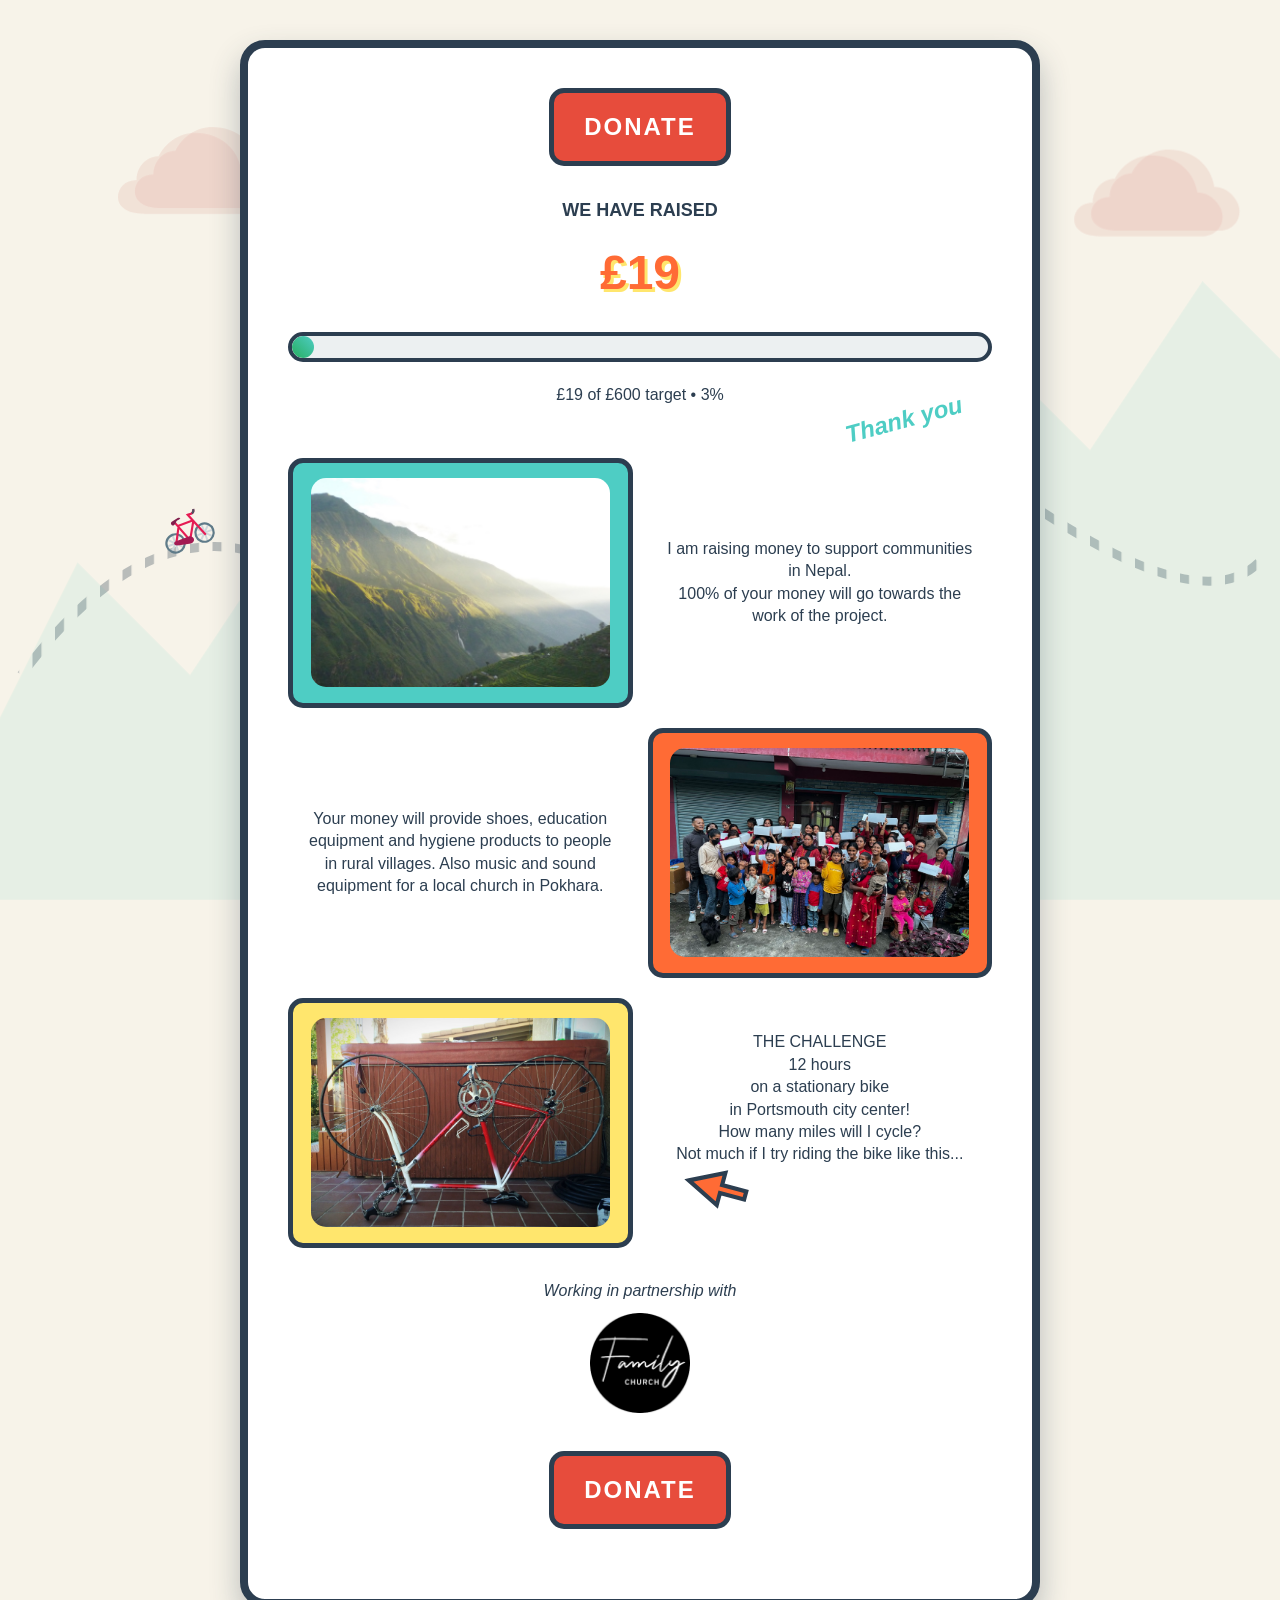
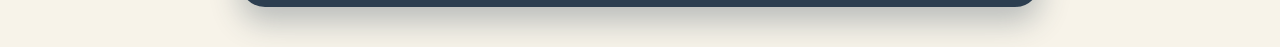
==== index.html @ 5003e4d5 "fix: og image change to jpg" ====
<!DOCTYPE html>
<html lang="en">
<head>
  <meta charset="UTF-8">
  <meta name="viewport" content="width=device-width, initial-scale=1.0">
  <meta property="og:title" content="Nepal Fundraiser 2025">
  <meta property="og:description" content="Raising money for rural Nepali villages and a local church in Pokhara">
  <meta property="og:image" content="https://samcoupland.com/nepal-2025/img/bikenepal.jpg">
  <meta property="og:image:url" content="https://samcoupland.com/nepal-2025/img/bikenepal.jpg">
  <meta property="og:image:secure_url" content="https://samcoupland.com/nepal-2025/img/bikenepal.jpg" />
  <meta property="og:image:type" content="image/jpg" />
  <meta property="og:image:width" content="400" />
  <meta property="og:image:height" content="300" />
  <meta property="og:url" content="https://samcoupland.com/nepal-2025/">
  <link rel="stylesheet" type="text/css" href="styles.css">
  <link rel="icon" href="img/favicon.ico" type="image/x-icon">
  <title>Nepal Fundraiser 2025</title>
</head>
<body>
  <!-- Background SVG with animated bike trail -->
  <svg class="background-svg" viewBox="0 0 1200 800" preserveAspectRatio="xMidYMid slice">
    <defs>
        <!-- Define the dashed line pattern -->
        <pattern id="dashedPattern" patternUnits="userSpaceOnUse" width="20" height="4">
            <rect width="8" height="4" fill="rgba(44, 62, 80, 0.3)"/>
        </pattern>
    </defs>
    
    <!-- Curved trail path -->
    <path id="bikePath" d="M50,600 Q200,400 350,550 T650,400 Q800,350 950,450 Q1100,550 1150,500" 
          stroke="url(#dashedPattern)" 
          stroke-width="8" 
          fill="none">
    </path>
    
    <!-- Simple bike icon -->
    <g id="bike" transform="translate(5,-38), scale(0.05)">
      <path d="M223.936 484.288h34.496v308.544h-34.496z" fill="#CFD7DB" /><path d="M86.848 621.248h308.544v34.624H86.848z" fill="#CFD7DB" /><path d="M120 541.632l24.384-24.32 218.048 218.24-24.448 24.32z" fill="#CFD7DB" /><path d="M144.384 760l-24.384-24.32L337.856 517.12l24.448 24.384z" fill="#CFD7DB" /><path d="M241.152 820.608A182.272 182.272 0 0 1 59.072 638.592c0-100.416 81.664-182.08 182.08-182.08s182.08 81.6 182.08 182.08a182.272 182.272 0 0 1-182.08 182.016z m0-325.44a143.616 143.616 0 0 0-143.36 143.424c0 78.976 64.32 143.232 143.36 143.232s143.36-64.256 143.36-143.232a143.616 143.616 0 0 0-143.36-143.424z" fill="#5F7B89" /><path d="M774.144 484.288h34.56v308.544h-34.56z" fill="#CFD7DB" /><path d="M637.184 621.248h308.48v34.624h-308.48z" fill="#CFD7DB" /><path d="M670.272 541.568l24.384-24.32 217.92 218.432-24.448 24.32z" fill="#CFD7DB" /><path d="M694.656 760.064l-24.448-24.32 217.728-218.624 24.448 24.32z" fill="#CFD7DB" /><path d="M791.424 820.608A182.272 182.272 0 0 1 609.28 638.592a182.272 182.272 0 0 1 182.144-182.08 182.272 182.272 0 0 1 182.016 182.08 182.208 182.208 0 0 1-182.016 182.016z m0-325.44a143.616 143.616 0 0 0-143.424 143.424 143.552 143.552 0 0 0 143.424 143.232 143.488 143.488 0 0 0 143.36-143.232 143.616 143.616 0 0 0-143.36-143.424z" fill="#5F7B89" /><path d="M343.936 304.768l35.52-13.12 143.68 388.864-35.584 13.12z" fill="#E51B54" /><path d="M229.376 649.728l33.088 18.368 141.952-266.048-33.152-18.304zM500.928 642.752l34.304 17.6 157.952-274.944-34.368-17.6z" fill="#E51B54" /><path d="M816.256 675.648l-35.136 14.08L592 217.6l47.488 4.928z" fill="#E51B54" /><path d="M387.904 344.192h291.008v37.824H387.904z" fill="#E51B54" /><path d="M684.992 260.608h-1.152l-64.64-3.648 2.24-40.576 64 3.648c9.792-0.32 40.192-4.288 40.192-42.56h40.64c0 60.992-48.64 83.136-81.28 83.136z" fill="#E51B54" /><path d="M702.528 258.176l-4.16-40.384c6.4-0.768 27.328-6.144 27.328-40.32h40.64c-0.064 59.072-41.792 78.656-63.808 80.704z" fill="#4D5462" /><path d="M434.624 229.44l-120.64 24.896c-17.984 3.84-29.44 22.4-25.408 41.6 3.968 19.2 11.84 33.792 39.808 27.968l2.176-1.6c10.752-1.792 28.416-12.16 45.824-28.16 8-7.424 14.848-14.848 20.288-21.824l2.24-1.792c18.048-3.712 75.072-7.808 74.752-17.408l-0.832-4.16c-1.024-6.016-5.76-26.304-38.208-19.52z" fill="#811E4D" /><path d="M575.296 675.136c0 38.272-35.2 61.248-78.528 61.248l-202.816-42.752c-44.416-12.736-78.592-17.856-78.592-62.4v16.256c0-38.4 27.712-41.728 71.04-41.728h210.368c43.328 0 78.528 30.976 78.528 69.376z" fill="#A31A53" />

      <!-- Animate bike along the path -->
      <animateMotion dur="15s" rotate="auto" fill="freeze">
          <mpath href="#bikePath"/>
      </animateMotion>
    </g>
    
    <!-- Some decorative elements -->
    <g opacity="0.3">
      <!-- Mountains in background -->
      <path d="M0,700 L100,500 L200,600 L300,450 L400,550 L500,400 L600,500 L700,350 L800,450 L900,300 L1000,400 L1100,250 L1200,350 L1200,800 L0,800 Z" 
            fill="rgba(78, 205, 196, 0.3)"/>
      
      <!-- Clouds -->
      <path class="cloud" transform="translate(100, 100), scale(1.5)"
      d="M40 60H100C110 60 115 50 110 42C107 37 102 34 97 34C95 21 84 12 70 12C60 12 52 18 48 26C41 26 35 32 35 40C28 40 24 45 24 50C24 55 28 60 40 60Z"
      />
      <path class="cloud" transform="translate(115, 95), scale(1.5)"
      d="M40 60H100C110 60 115 50 110 42C107 37 102 34 97 34C95 21 84 12 70 12C60 12 52 18 48 26C41 26 35 32 35 40C28 40 24 45 24 50C24 55 28 60 40 60Z"
      />
      <path class="cloud" transform="translate(600, 50), scale(1.5)"
      d="M40 60H100C110 60 115 50 110 42C107 37 102 34 97 34C95 21 84 12 70 12C60 12 52 18 48 26C41 26 35 32 35 40C28 40 24 45 24 50C24 55 28 60 40 60Z"
      />
      <path class="cloud" transform="translate(615, 45), scale(1.5)"
      d="M40 60H100C110 60 115 50 110 42C107 37 102 34 97 34C95 21 84 12 70 12C60 12 52 18 48 26C41 26 35 32 35 40C28 40 24 45 24 50C24 55 28 60 40 60Z"
      />
      <path class="cloud" transform="translate(950, 120), scale(1.5)"
      d="M40 60H100C110 60 115 50 110 42C107 37 102 34 97 34C95 21 84 12 70 12C60 12 52 18 48 26C41 26 35 32 35 40C28 40 24 45 24 50C24 55 28 60 40 60Z"
      />
      <path class="cloud" transform="translate(965, 115), scale(1.5)"
      d="M40 60H100C110 60 115 50 110 42C107 37 102 34 97 34C95 21 84 12 70 12C60 12 52 18 48 26C41 26 35 32 35 40C28 40 24 45 24 50C24 55 28 60 40 60Z"
      />
    </g>
  </svg>
  <div class="page-wrapper">
    <div class="container">
      <a href="https://givealittle.co/c/76x2CZUWVclXtYZFkgKdEm" class="donate-btn">DONATE</a>
      
      <div class="raised-section">
        <div class="raised-text">WE HAVE RAISED</div>
        <div class="amount" id="currentAmount">£0</div>
        
        <div class="progress-section">
          <div class="progress-container">
              <div class="progress-bar" id="progressBar"></div>
          </div>
          
          <div class="target-info">
              <span id="progressText">£0 of £0 target</span> • <span id="percentageText">0%</span>
          </div>
          
          <div class="thank-you">Thank you</div>
        </div>
      </div>

      <div class="info-section">
        <div class="info-item">
          <div class="info-box nepal">
              <img class="info-image" src="img/landscape.jpeg" alt="Mountains in Nepal with sun coming over, sunrise"></img>
          </div>
          <div class="info-text">
            <span>I am raising money to support communities in Nepal.</span>
            <span>100% of your money will go towards the work of the project.</span>
          </div>
        </div>
          
        <div class="info-item">
          <div class="info-box village">
              <img class="info-image" src="img/nepal-people.jpeg" alt="Nepali people being given new shoes"></img>
          </div>
          <div class="info-text">
                Your money will provide shoes, education equipment and hygiene products to people in rural villages. Also music and sound equipment for a local church in Pokhara.
          </div>
        </div>
          
        <div class="info-item">
          <div class="info-box cycling">
            <img class="info-image" src="img/cycle.jpeg" alt="Upside down bike"></img>
          </div>
          <div class="info-text">
            <div class="info-text-flex">
              <span>THE CHALLENGE</span>
              <span>12 hours</span>
              <span>on a stationary bike</span>
              <span>in Portsmouth city center!</span>
              <span>How many miles will I cycle?</span>
              <span>Not much if I try riding the bike like this...</span>
            </div>
            <div class="bold-arrow-container">
              <div class="bold-arrow-flex">
                <svg viewBox="0 0 120 50" xmlns="http://www.w3.org/2000/svg" class="bold-arrow">
                  <polygon points="30,25 70,5 70,20 100,20 100,30 70,30 70,45" />
                </svg>
              </div>
            </div>
          </div>
        </div>
      </div>
  
      <div class="church-info">
        <span>Working in partnership with</span>
        <div class="image-container">
          <a class="" href="https://family.church/">
            <img class="" src="img/fc logo.png" alt="family church">
          </a>
        </div>
      </div>
  
      <a href="https://givealittle.co/c/76x2CZUWVclXtYZFkgKdEm" class="donate-btn bottom-donate">DONATE</a>
    </div>
  </div>
  <script src="script.js"></script>
</body>
</html>
---- styles.css ----
:root {
    /* Color Variables */
    --primary-color: #FF6B35;
    --secondary-color: #4ECDC4;
    --accent-color: #FFE66D;
    --background-color: #F7F3E9;
    --text-color: #2C3E50;
    --button-color: #E74C3C;
    --button-hover: #c0392b;
    --progress-bg: #ECF0F1;
    --progress-fill: #27AE60;
    --border-color: #2C3E50;
    --shadow-color: rgba(44, 62, 80, 0.3);
    --cloud-colour: rgba(192, 57, 43, 0.3);
}

* {
    margin: 0;
    padding: 0;
    box-sizing: border-box;
}

body {
    font-family: 'Arial Black', Arial, sans-serif;
    background-color: var(--background-color);
    color: var(--text-color);
    line-height: 1.6;
    padding: 20px;
}

.background-svg {
    position: fixed;
    top: 0;
    left: 0;
    width: 100%;
    height: 100%;
    z-index: -1;
    pointer-events: none;
}

.cloud {
    fill: var(--cloud-colour);
}

.page-wrapper {
    min-height: 100vh;
    display: flex;
    align-items: center;
    justify-content: center;
    padding: 20px;
    position: relative;
    z-index: 1;
}

.container {
    max-width: 800px;
    margin: 0 auto;
    background: white;
    padding: 40px;
    max-width: auto;
    background: white;
    border: 8px solid var(--border-color);
    border-radius: 25px;
    box-shadow: 0 15px 30px var(--shadow-color);
}

.donate-btn {
    background-color: var(--button-color);
    color: white;
    border: 5px solid var(--border-color);
    padding: 15px 30px;
    font-size: 24px;
    font-weight: 900;
    border-radius: 15px;
    cursor: pointer;
    margin: 0 auto 30px;
    display: block;
    transition: all 0.3s ease;
    text-transform: uppercase;
    letter-spacing: 2px;
    text-decoration: none;
    text-align: center;
    width: fit-content;
}

.donate-btn:hover {
    background-color: var(--button-hover);
    transform: scale(1.05) rotate(-2deg);
    box-shadow: 0 10px 20px var(--shadow-color);
}

.raised-section {
    text-align: center;
    margin: 30px 0px 50px 0px;
}

.raised-text {
    font-size: 18px;
    font-weight: bold;
    margin-bottom: 10px;
    color: var(--text-color);
}

.amount {
    font-size: 48px;
    font-weight: 900;
    color: var(--primary-color);
    margin: 10px 0;
    text-shadow: 3px 3px 0px var(--accent-color);
    transition: all 0.3s ease;
}

.amount:hover {
    transform: scale(1.1);
    color: var(--secondary-color);
}

.progress-container {
    width: 100%;
    height: 30px;
    background-color: var(--progress-bg);
    border: 4px solid var(--border-color);
    border-radius: 20px;
    margin: 20px 0;
    overflow: hidden;
    position: relative;
}

.progress-bar {
    height: 100%;
    background: linear-gradient(45deg, var(--progress-fill), var(--secondary-color));
    border-radius: 15px;
    transition: width 2s ease-in-out;
    position: relative;
    overflow: hidden;
}

.progress-bar::after {
    content: '';
    position: absolute;
    top: 0;
    left: -100%;
    width: 100%;
    height: 100%;
    background: linear-gradient(90deg, transparent, rgba(255, 255, 255, 0.4), transparent);
    animation: shimmer 2s infinite;
}

@keyframes shimmer {
    0% { left: -100%; }
    100% { left: 100%; }
}

.target-info {
    text-align: center;
    font-size: 16px;
    color: var(--text-color);
    margin-top: 10px;
}

.progress-section {
    position: relative;
}

.thank-you {
    position: absolute;
    right: -20px;
    top: 50%;
    transform: translateY(80%) translateX(-40%) rotate(-15deg);
    font-size: 24px;
    color: var(--secondary-color);
    font-style: italic;
    font-weight: bold;
}

.info-section {
    margin: 30px 0;
}

.info-item {
    display: flex;
    align-items: center;
    gap: 15px;
    margin-bottom: 20px;
}

.info-item:nth-child(even) {
    flex-direction: row-reverse;
}

.info-box {
    background-color: var(--accent-color);
    border: 5px solid var(--border-color);
    border-radius: 15px;
    padding: 10px;
    font-weight: bold;
    transition: all 0.3s ease;
    position: relative;
    overflow: hidden;
    flex: 1;
    height: 250px;
    display: flex;
    align-items: center;
    justify-content: center;
    text-align: center;
    font-size: 16px;
}

.info-text-flex{
    flex: 1;
    display: flex;
    flex-direction: column;
    align-content: center;
}

.bold-arrow-container {
    width: 100%;
    display: flex;
    justify-content: left;
}

.bold-arrow-flex {
    width: 100px;
}

.info-text {
    width: 100%;
    background-color: white;
    border-radius: 12px;
    padding: 15px;
    flex: 1;
    display: flex;
    flex-direction: column;
    align-items: center;
    text-align: center;
    font-size: 16px;
    line-height: 1.4;
}

.info-box.hovered {
    /* transform: scale(1.05) rotate(2deg); */
    box-shadow: 0 8px 16px var(--shadow-color);
}

.info-box.village {
    background-color: var(--primary-color);
    color: white;
}

.info-box.nepal {
    background-color: var(--secondary-color);
    color: white;
}

.info-box.cycling {
    background-color: var(--accent-color);
    color: white;
}

.info-image {
    width: 95%;
    height: 95%;
    border-radius: 15px;
    object-fit: cover;
}

.church-info {
    text-align: center;
    font-size: 16px;
    color: var(--text-color);
    font-style: italic;
}

.image-container {
    width: auto;
    margin-top: 10px;
}

.church-info img {
    width: 100px;
    transition: all 0.3s ease;
}

.church-info img:hover {
    transform: scale(1.05) rotate(2deg);
}

.bottom-donate {
    margin-top: 30px;
}

/* Pulse animation for donate buttons */
@keyframes pulse {
    0% { box-shadow: 0 0 0 0 rgba(231, 76, 60, 0.7); }
    70% { box-shadow: 0 0 0 20px rgba(231, 76, 60, 0); }
    100% { box-shadow: 0 0 0 0 rgba(231, 76, 60, 0); }
}

.donate-btn:focus {
    animation: pulse 1.5s infinite;
}

.bold-arrow {
  fill: var(--primary-color); /* Bold red */
  stroke: var(--border-color);
  stroke-width: 5px;
  transform: rotate(15deg);
}

.bold-arrow:hover {
    transition: all 0.3s ease;
    fill: var(--secondary-color);
}

/* Responsive design */
@media (max-width: 650px) {
    .container {
        margin: 10px;
        padding: 20px;
        border-width: 5px;
    }
    
    .amount {
        font-size: 36px;
    }
    
    .donate-btn {
        font-size: 20px;
        padding: 12px 25px;
    }
    
    .info-item {
        flex-direction: column !important;
        align-items: stretch;
    }
    
    .info-item:nth-child(even) {
        flex-direction: column !important;
    }
    
    .info-box {
        flex: none;
        min-height: 150px;
        max-height: 200px;
    }
    
    .thank-you {
        position: static;
        text-align: center;
        transform: rotate(0deg);
        margin-top: 15px;
    }

    .bold-arrow-container {
        justify-content: center;
        margin-top: 20px;
    }

    .bold-arrow {
        transform: rotate(92deg);
    }
}
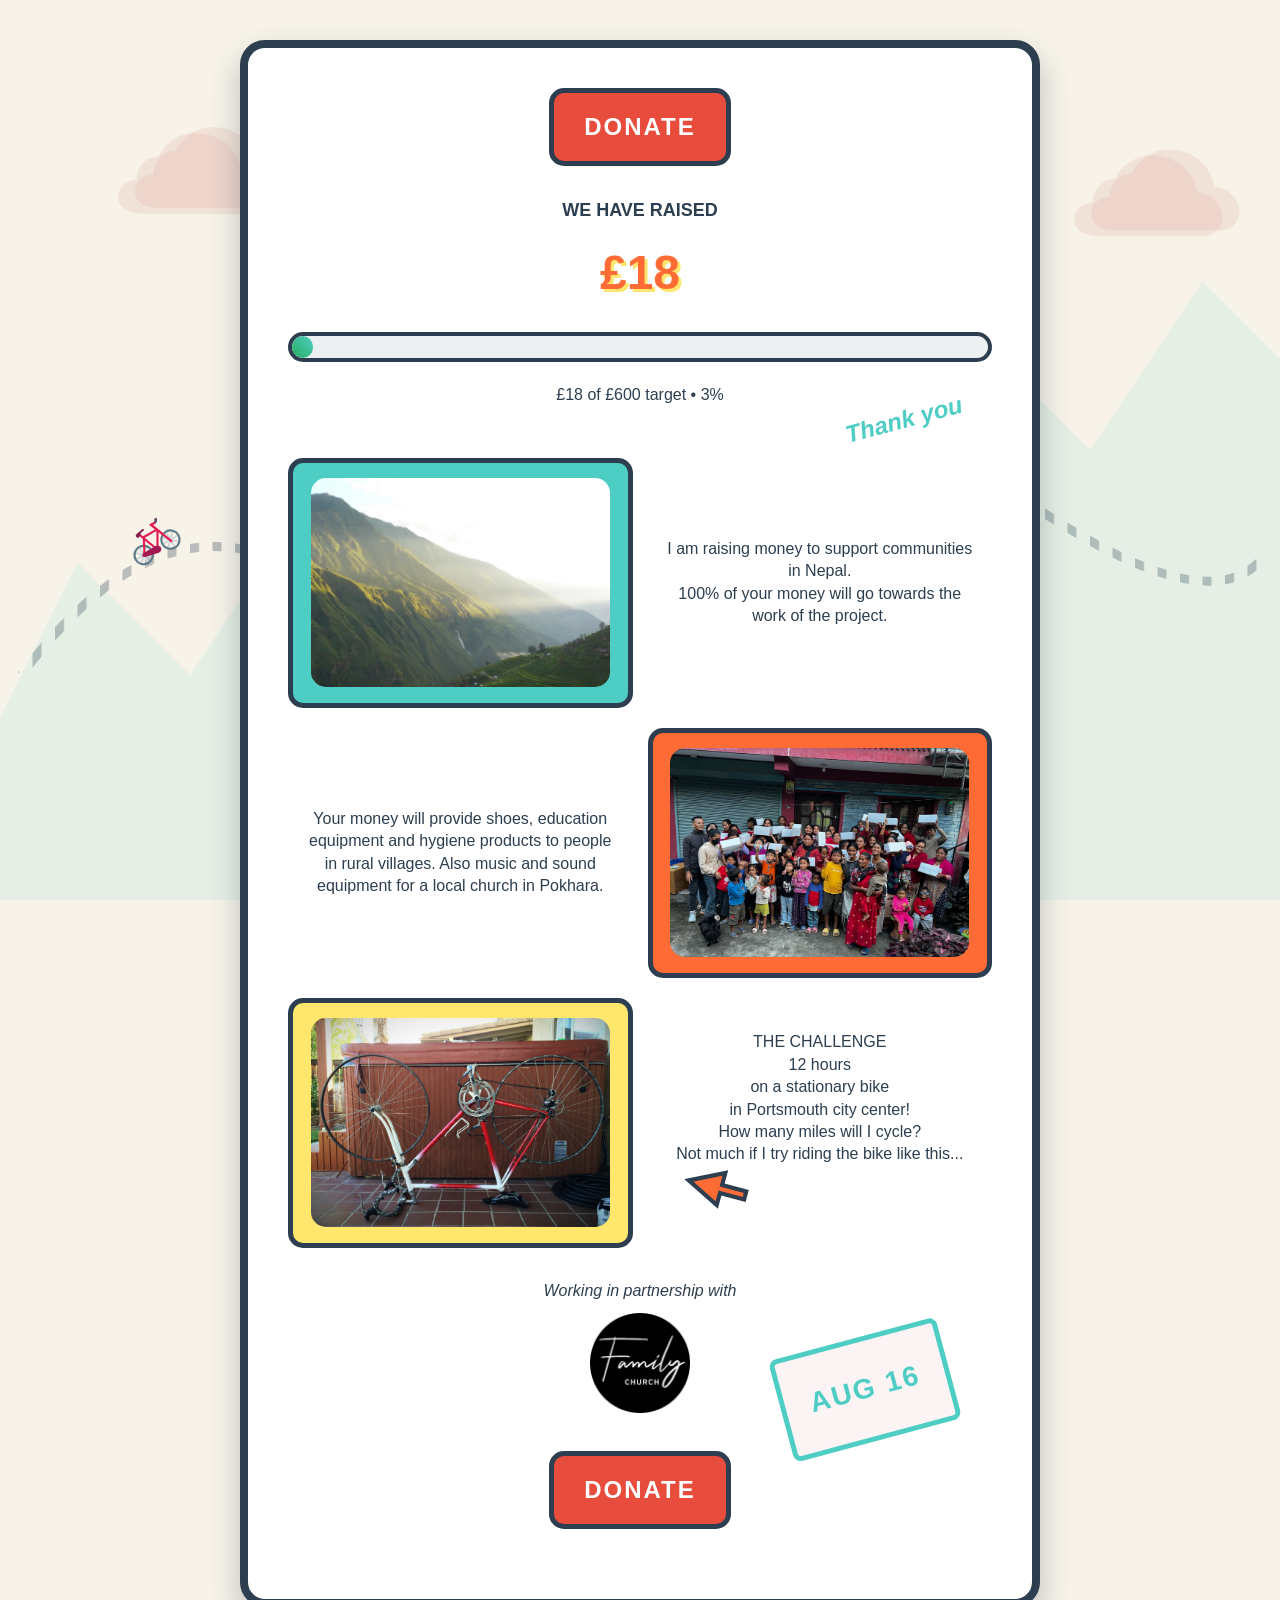
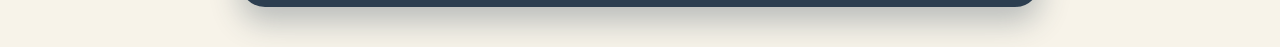
==== commit 0eca8dae: "update: added date and some little on hover states" ====
--- a/index.html
+++ b/index.html
@@ -143,6 +143,10 @@
           </a>
         </div>
       </div>
+
+      <div class="stamp">
+        AUG 16
+      </div>
   
       <a href="https://givealittle.co/c/76x2CZUWVclXtYZFkgKdEm" class="donate-btn bottom-donate">DONATE</a>
     </div>
--- a/styles.css
+++ b/styles.css
@@ -172,6 +172,12 @@
     color: var(--secondary-color);
     font-style: italic;
     font-weight: bold;
+    transition: all 0.3s ease;
+}
+
+.thank-you:hover {
+    color: var(--primary-color);
+    transform: translateY(80%) translateX(-40%) rotate(-15deg) scale(1.1);
 }
 
 .info-section {
@@ -290,6 +296,29 @@
     margin-top: 30px;
 }
 
+.stamp {
+    position: absolute;
+    left: 50%;
+    transform: translateY(-80%) translateX(80%) rotate(-15deg);
+    padding: 25px 25px;
+    font-size: 28px;
+    font-weight: bold;
+    color: var(--secondary-color);
+    text-align: center;
+    letter-spacing: 2px;
+    background-color: rgba(196, 30, 58, 0.05);
+    border: 5px solid var(--secondary-color);
+    border-radius: 8px;
+    transition: all 0.3s ease;
+}
+
+.stamp:hover {
+    background-color: var(--primary-color);
+    border-color: var(--primary-color);
+    color: var(--background-color);
+    transform: translateY(-80%) translateX(80%) rotate(-15deg) scale(1.1);
+}
+
 /* Pulse animation for donate buttons */
 @keyframes pulse {
     0% { box-shadow: 0 0 0 0 rgba(231, 76, 60, 0.7); }
@@ -306,11 +335,13 @@
   stroke: var(--border-color);
   stroke-width: 5px;
   transform: rotate(15deg);
+  transition: all 0.3s ease;
 }
 
 .bold-arrow:hover {
     transition: all 0.3s ease;
     fill: var(--secondary-color);
+    transform: rotate(20deg) scale(1.1);
 }
 
 /* Responsive design */
@@ -360,4 +391,11 @@
     .bold-arrow {
         transform: rotate(92deg);
     }
+
+    .stamp {
+        position: relative;
+        margin-top: 15px;
+        right: 0;
+        transform: translateY(0) translateX(0) rotate(0);
+    }
 }
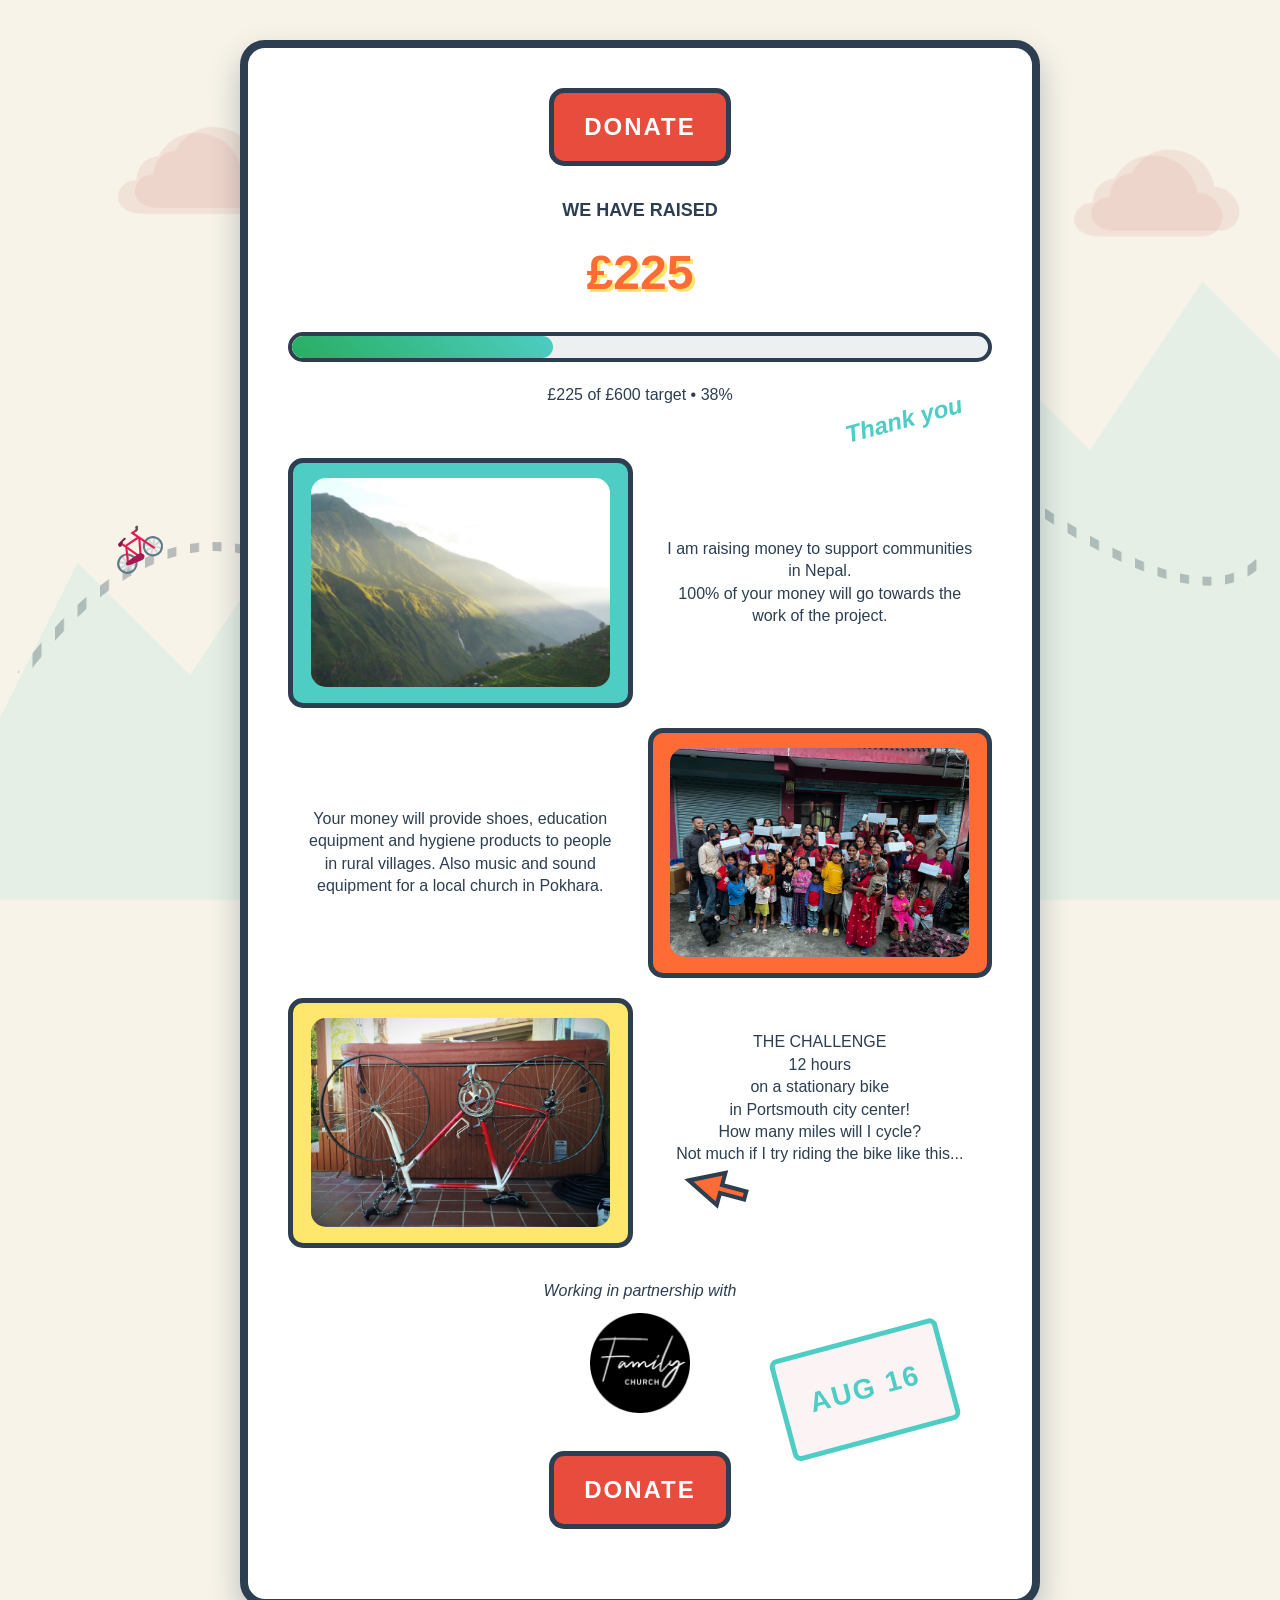
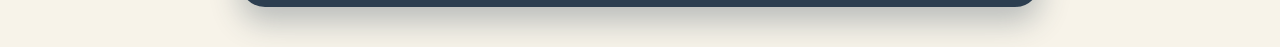
==== commit 9fe99517: "fix: light only" ====
--- a/index.html
+++ b/index.html
@@ -12,6 +12,7 @@
   <meta property="og:image:width" content="400" />
   <meta property="og:image:height" content="300" />
   <meta property="og:url" content="https://samcoupland.com/nepal-2025/">
+  <meta name="color-scheme" content="only light">
   <link rel="stylesheet" type="text/css" href="styles.css">
   <link rel="icon" href="img/favicon.ico" type="image/x-icon">
   <title>Nepal Fundraiser 2025</title>
--- a/styles.css
+++ b/styles.css
@@ -13,6 +13,7 @@
     --border-color: #2C3E50;
     --shadow-color: rgba(44, 62, 80, 0.3);
     --cloud-colour: rgba(192, 57, 43, 0.3);
+    color-scheme: only light;
 }
 
 * {
@@ -395,7 +396,8 @@
     .stamp {
         position: relative;
         margin-top: 15px;
-        right: 0;
+        left: 0;
         transform: translateY(0) translateX(0) rotate(0);
+        padding: 15px 15px;
     }
 }
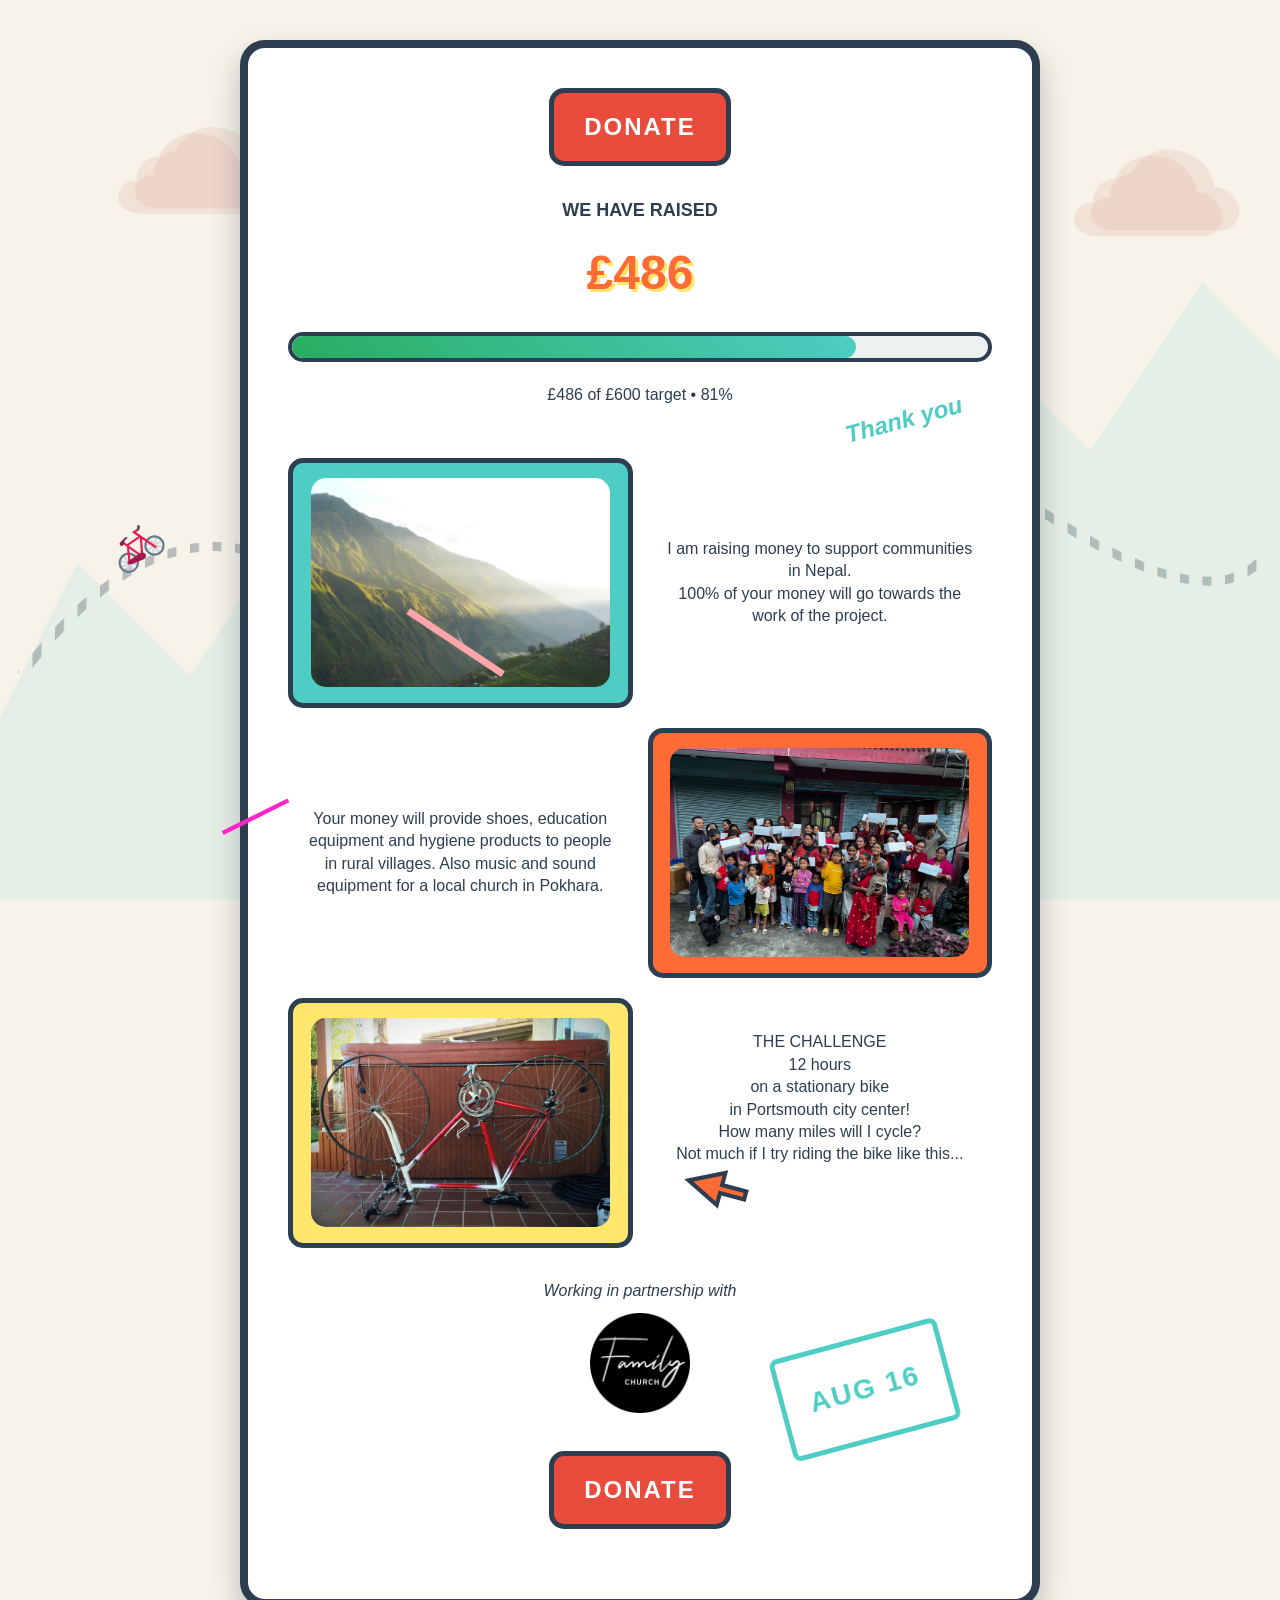
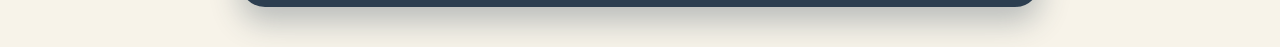
==== commit afe06c64: "update: fireworks" ====
--- a/index.html
+++ b/index.html
@@ -18,6 +18,8 @@
   <title>Nepal Fundraiser 2025</title>
 </head>
 <body>
+  <!-- Canvas for fireworks -->
+  <canvas id="fireworksCanvas"></canvas>
   <!-- Background SVG with animated bike trail -->
   <svg class="background-svg" viewBox="0 0 1200 800" preserveAspectRatio="xMidYMid slice">
     <defs>
--- a/styles.css
+++ b/styles.css
@@ -30,6 +30,14 @@
     padding: 20px;
 }
 
+#fireworksCanvas {
+    position: fixed;
+    top: 0;
+    left: 0;
+    z-index: 1000;
+    pointer-events: none;
+}
+
 .background-svg {
     position: fixed;
     top: 0;
@@ -153,6 +161,10 @@
     100% { left: 100%; }
 }
 
+.shimmer {
+    animation: shimmer 1.5s infinite;
+}
+
 .target-info {
     text-align: center;
     font-size: 16px;
@@ -307,7 +319,7 @@
     color: var(--secondary-color);
     text-align: center;
     letter-spacing: 2px;
-    background-color: rgba(196, 30, 58, 0.05);
+    background-color: white;
     border: 5px solid var(--secondary-color);
     border-radius: 8px;
     transition: all 0.3s ease;
@@ -384,6 +396,10 @@
         margin-top: 15px;
     }
 
+    .thank-you:hover {
+        transform: translateY(0) translateX(0) rotate(0) scale(1.1);
+    }
+
     .bold-arrow-container {
         justify-content: center;
         margin-top: 20px;
@@ -391,6 +407,10 @@
 
     .bold-arrow {
         transform: rotate(92deg);
+    }
+
+    .bold-arrow:hover {
+        transform: rotate(92deg) scale(1.1);
     }
 
     .stamp {
@@ -400,4 +420,8 @@
         transform: translateY(0) translateX(0) rotate(0);
         padding: 15px 15px;
     }
+
+    .stamp:hover {
+        transform: translateY(0) translateX(0) rotate(0) scale(1.1);
+    }
 }
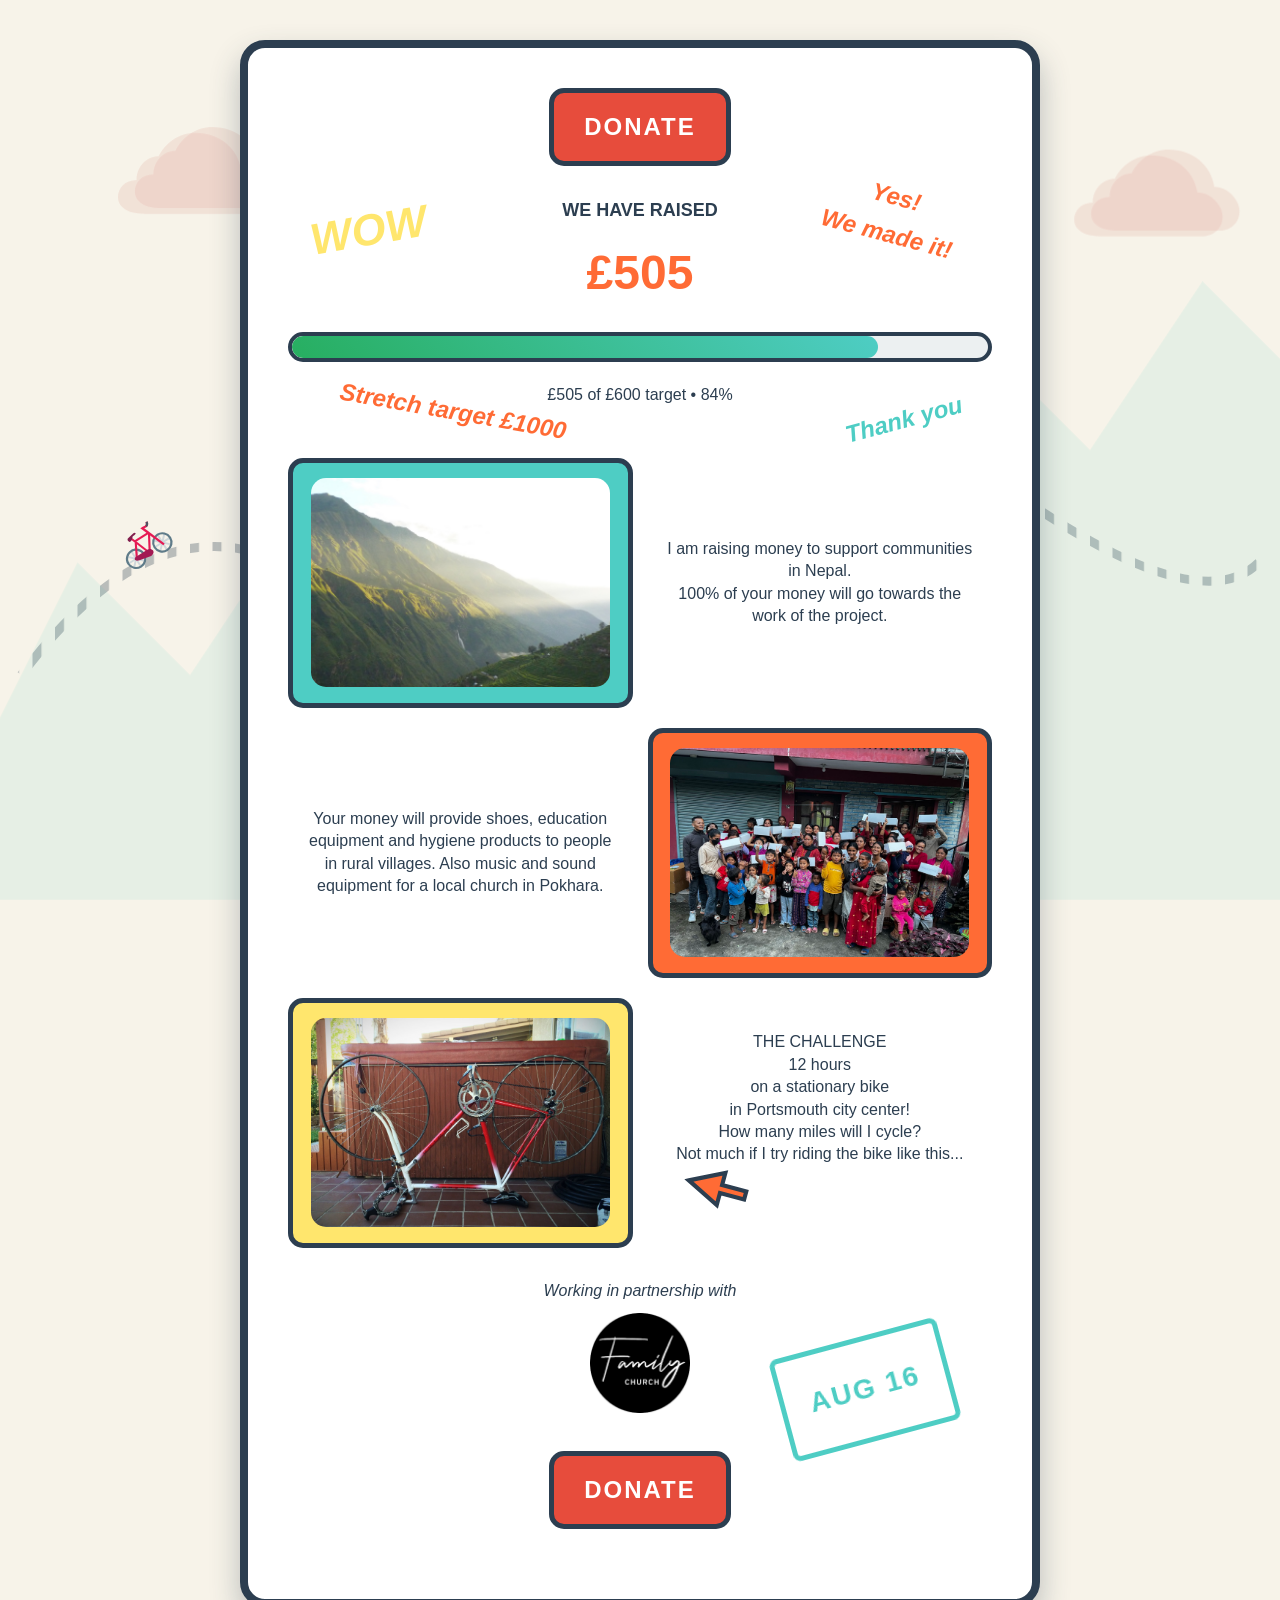
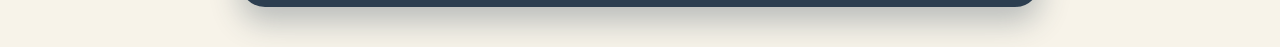
==== commit b2919141: "feat: congratulations messages" ====
--- a/index.html
+++ b/index.html
@@ -76,15 +76,21 @@
   <div class="page-wrapper">
     <div class="container">
       <a href="https://givealittle.co/c/76x2CZUWVclXtYZFkgKdEm" class="donate-btn">DONATE</a>
+
+      <div class="wow">WOW</div>
       
       <div class="raised-section">
         <div class="raised-text">WE HAVE RAISED</div>
         <div class="amount" id="currentAmount">£0</div>
         
+        <div class="yes">Yes! <br /> We made it!</div>
+
         <div class="progress-section">
           <div class="progress-container">
               <div class="progress-bar" id="progressBar"></div>
           </div>
+
+          <div class="stretch">Stretch target £1000</div>
           
           <div class="target-info">
               <span id="progressText">£0 of £0 target</span> • <span id="percentageText">0%</span>
--- a/styles.css
+++ b/styles.css
@@ -116,8 +116,31 @@
     font-weight: 900;
     color: var(--primary-color);
     margin: 10px 0;
-    text-shadow: 3px 3px 0px var(--accent-color);
-    transition: all 0.3s ease;
+    transition: all 0.3s ease;
+}
+
+.shimmer {
+    /* Shimmer effect */
+    background: linear-gradient(
+        90deg,
+        var(--primary-color) 25%,
+        rgba(255, 255, 255, 0.8) 50%,
+        var(--primary-color) 75%
+    );
+    background-size: 200% 100%;
+    background-clip: text;
+    -webkit-background-clip: text;
+    -webkit-text-fill-color: transparent;
+    animation: glow-shimmer 5s infinite linear;
+}
+
+@keyframes glow-shimmer {
+    0% {
+        background-position: -200% 0;
+    }
+    100% {
+        background-position: 200% 0;
+    }
 }
 
 .amount:hover {
@@ -161,10 +184,6 @@
     100% { left: 100%; }
 }
 
-.shimmer {
-    animation: shimmer 1.5s infinite;
-}
-
 .target-info {
     text-align: center;
     font-size: 16px;
@@ -191,6 +210,57 @@
 .thank-you:hover {
     color: var(--primary-color);
     transform: translateY(80%) translateX(-40%) rotate(-15deg) scale(1.1);
+}
+
+.yes {
+    position: absolute;
+    right: 20%;
+    top: 6%;
+    transform: translateY(80%) translateX(-40%) rotate(15deg);
+    font-size: 24px;
+    color: var(--primary-color);
+    font-style: italic;
+    font-weight: bold;
+    transition: all 0.3s ease;
+}
+
+.yes:hover {
+    color: var(--accent-color);
+    transform: translateY(80%) translateX(-40%) rotate(15deg) scale(1.1);
+}
+
+.wow {
+    position: absolute;
+    left: 30%;
+    top: 10%;
+    transform: translateY(20%) translateX(-70%) rotate(-10deg);
+    font-size: 44px;
+    color: var(--accent-color);
+    font-style: italic;
+    font-weight: bold;
+    transition: all 0.3s ease;
+}
+
+.wow:hover {
+    color: var(--secondary-color);
+    transform: translateY(20%) translateX(-70%) rotate(-10deg) scale(1.1);
+}
+
+.stretch {
+    position: absolute;
+    left: 30%;
+    top: 60%;
+    transform: translateY(40%) translateX(-70%) rotate(10deg);
+    font-size: 24px;
+    color: var(--primary-color);
+    font-style: italic;
+    font-weight: bold;
+    transition: all 0.3s ease;
+}
+
+.stretch:hover {
+    color: var(--secondary-color);
+    transform: translateY(40%) translateX(-70%) rotate(10deg) scale(1.1);
 }
 
 .info-section {
@@ -396,7 +466,22 @@
         margin-top: 15px;
     }
 
+    .yes {
+        position: static;
+        text-align: center;
+        transform: rotate(0deg);
+        margin-top: 15px;
+    }
+
+    .wow {
+        display: none;
+    }
+
     .thank-you:hover {
+        transform: translateY(0) translateX(0) rotate(0) scale(1.1);
+    }
+
+    .yes:hover {
         transform: translateY(0) translateX(0) rotate(0) scale(1.1);
     }
 
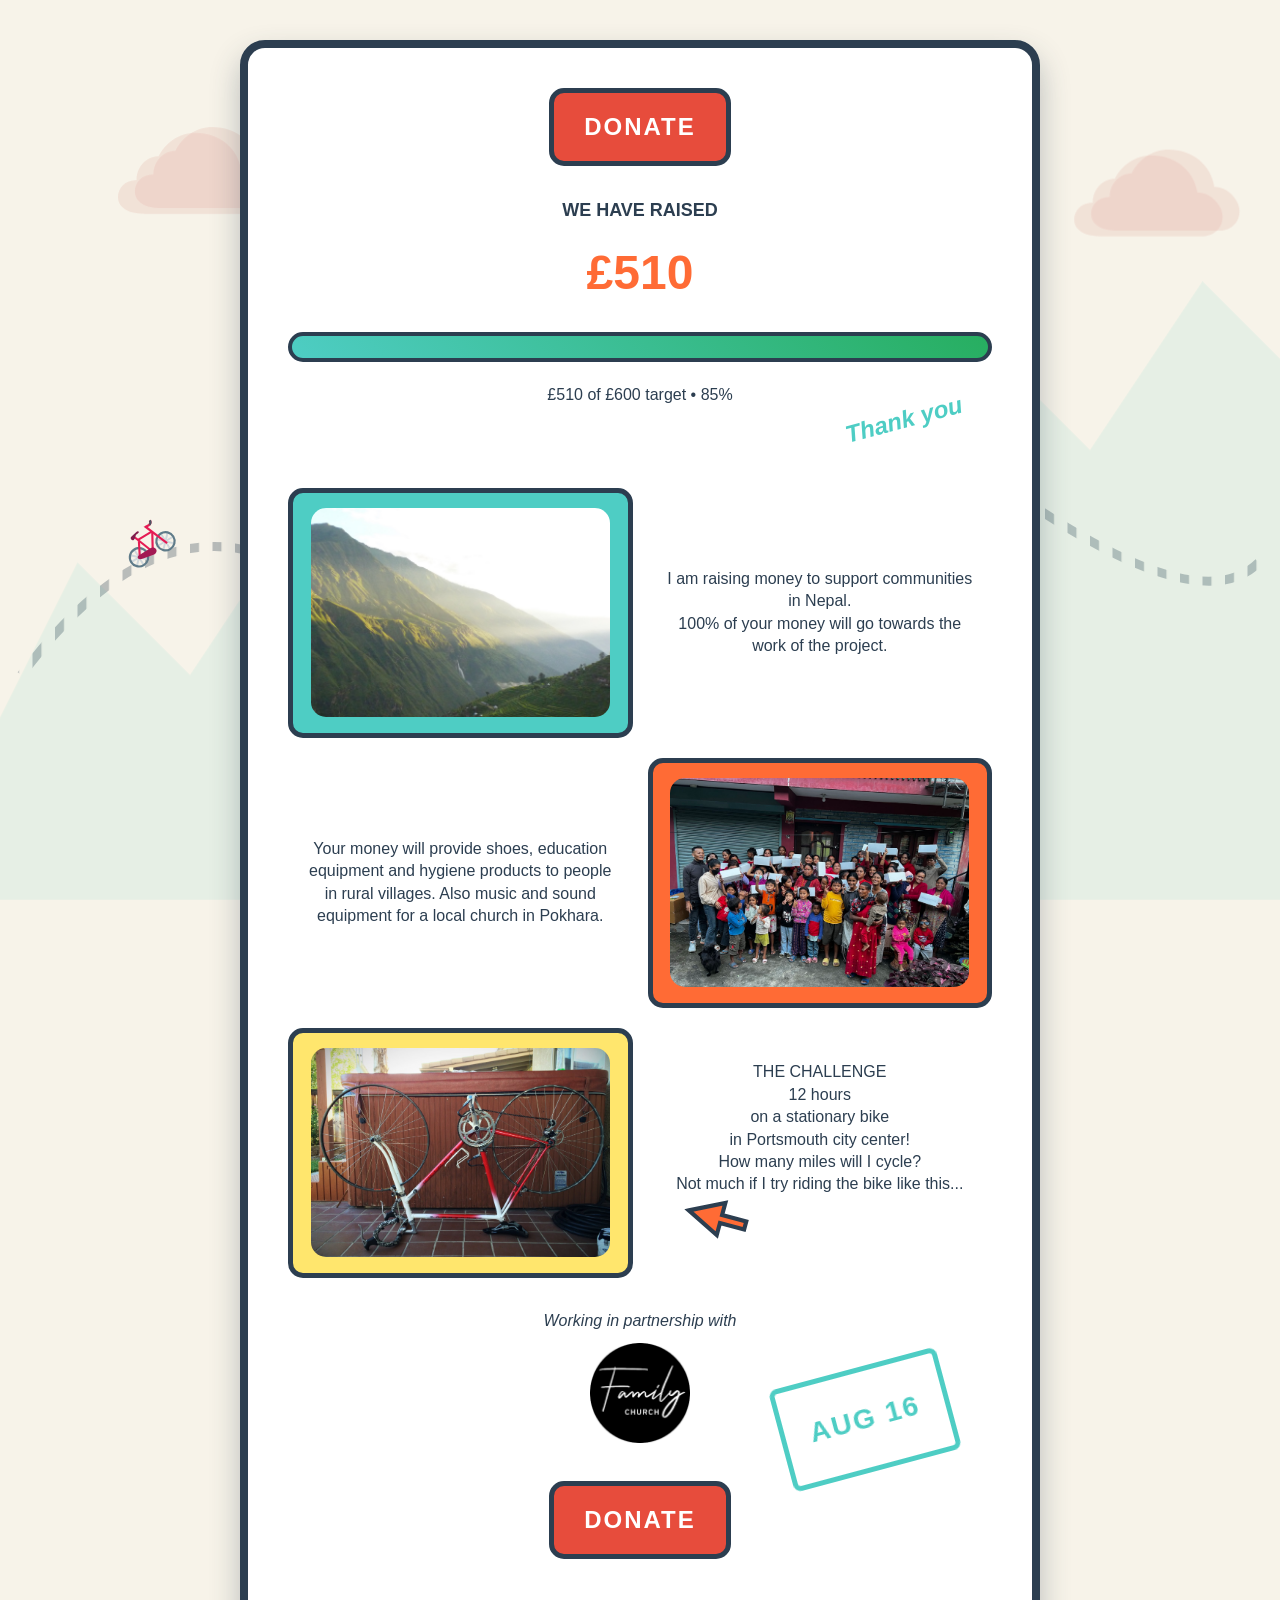
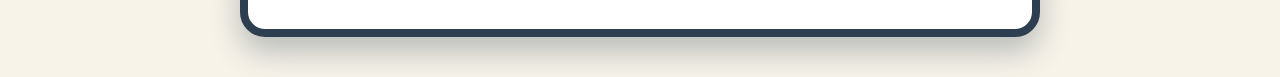
==== commit 2ea26539: "fixing: styles and other stuff" ====
--- a/index.html
+++ b/index.html
@@ -77,20 +77,20 @@
     <div class="container">
       <a href="https://givealittle.co/c/76x2CZUWVclXtYZFkgKdEm" class="donate-btn">DONATE</a>
 
-      <div class="wow">WOW</div>
+      <div class="wow hidden">WOW</div>
       
       <div class="raised-section">
         <div class="raised-text">WE HAVE RAISED</div>
         <div class="amount" id="currentAmount">£0</div>
         
-        <div class="yes">Yes! <br /> We made it!</div>
+        <div class="yes hidden">Yes! <br /> We made it!</div>
 
         <div class="progress-section">
           <div class="progress-container">
               <div class="progress-bar" id="progressBar"></div>
           </div>
 
-          <div class="stretch">Stretch target £1000</div>
+          <div class="stretch hidden">Stretch target £1000</div>
           
           <div class="target-info">
               <span id="progressText">£0 of £0 target</span> • <span id="percentageText">0%</span>
--- a/styles.css
+++ b/styles.css
@@ -101,7 +101,7 @@
 
 .raised-section {
     text-align: center;
-    margin: 30px 0px 50px 0px;
+    margin: 30px 0px 80px 0px;
 }
 
 .raised-text {
@@ -151,7 +151,7 @@
 .progress-container {
     width: 100%;
     height: 30px;
-    background-color: var(--progress-bg);
+    background: linear-gradient(45deg, var(--secondary-color), var(--progress-fill));
     border: 4px solid var(--border-color);
     border-radius: 20px;
     margin: 20px 0;
@@ -161,7 +161,7 @@
 
 .progress-bar {
     height: 100%;
-    background: linear-gradient(45deg, var(--progress-fill), var(--secondary-color));
+    background: linear-gradient(45deg, var(--accent-color), var(--progress-bg));
     border-radius: 15px;
     transition: width 2s ease-in-out;
     position: relative;
@@ -214,19 +214,20 @@
 
 .yes {
     position: absolute;
-    right: 20%;
+    right: 30%;
     top: 6%;
-    transform: translateY(80%) translateX(-40%) rotate(15deg);
+    transform: translateY(80%) translateX(40%) rotate(15deg);
     font-size: 24px;
     color: var(--primary-color);
     font-style: italic;
     font-weight: bold;
     transition: all 0.3s ease;
+    opacity: 1;
 }
 
 .yes:hover {
     color: var(--accent-color);
-    transform: translateY(80%) translateX(-40%) rotate(15deg) scale(1.1);
+    transform: translateY(80%) translateX(40%) rotate(15deg) scale(1.1);
 }
 
 .wow {
@@ -239,6 +240,7 @@
     font-style: italic;
     font-weight: bold;
     transition: all 0.3s ease;
+    opacity: 1;
 }
 
 .wow:hover {
@@ -256,11 +258,17 @@
     font-style: italic;
     font-weight: bold;
     transition: all 0.3s ease;
+    opacity: 1;
 }
 
 .stretch:hover {
     color: var(--secondary-color);
     transform: translateY(40%) translateX(-70%) rotate(10deg) scale(1.1);
+}
+
+.hidden {
+    /* display: none; */
+    opacity: 0;
 }
 
 .info-section {
@@ -443,6 +451,10 @@
         font-size: 20px;
         padding: 12px 25px;
     }
+
+    .raised-section {
+        margin: 30px 0px 0px 0px;
+    }
     
     .info-item {
         flex-direction: column !important;
@@ -477,11 +489,22 @@
         display: none;
     }
 
+    .stretch {
+        position: static;
+        text-align: center;
+        transform: rotate(0deg);
+        margin-top: 15px;
+    }
+
     .thank-you:hover {
         transform: translateY(0) translateX(0) rotate(0) scale(1.1);
     }
 
     .yes:hover {
+        transform: translateY(0) translateX(0) rotate(0) scale(1.1);
+    }
+
+    .stretch:hover {
         transform: translateY(0) translateX(0) rotate(0) scale(1.1);
     }
 
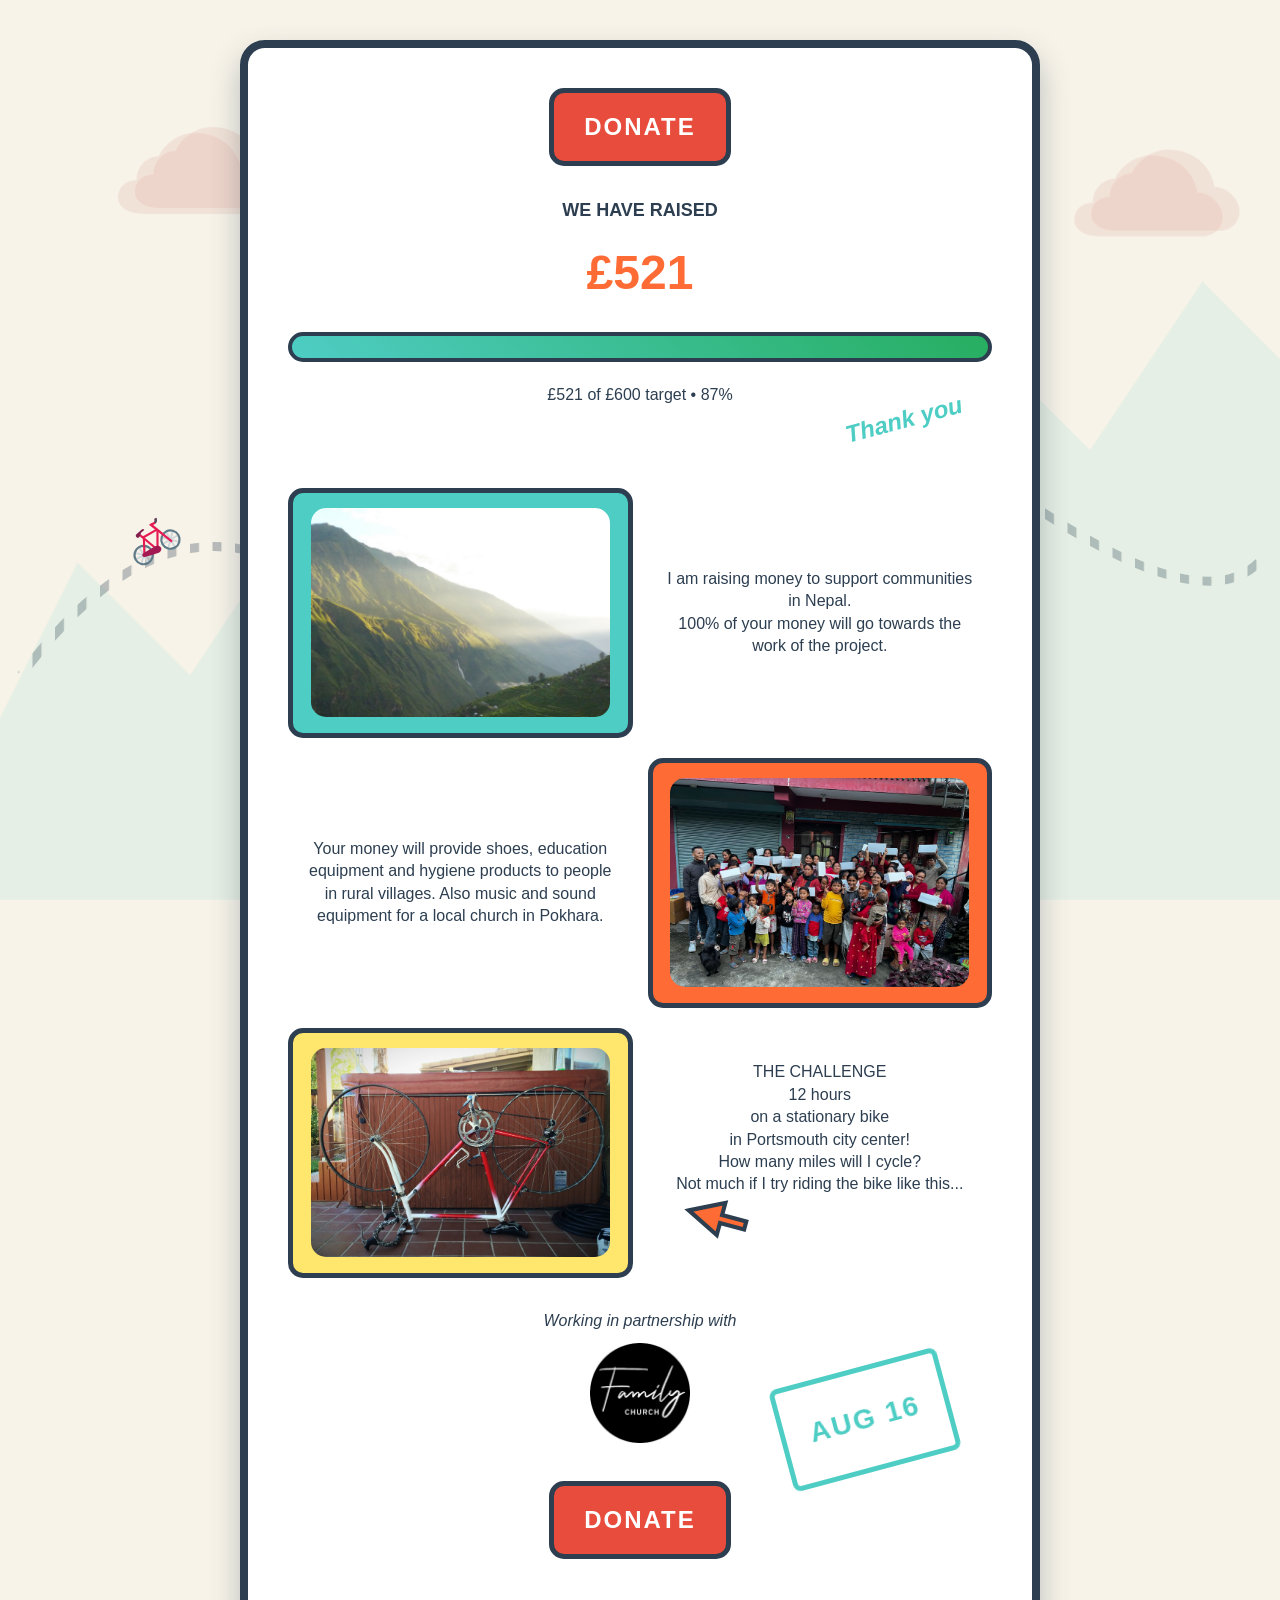
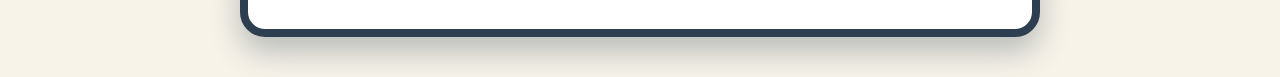
==== commit 379e4210: "update: wording" ====
--- a/index.html
+++ b/index.html
@@ -90,7 +90,7 @@
               <div class="progress-bar" id="progressBar"></div>
           </div>
 
-          <div class="stretch hidden">Stretch target £1000</div>
+          <div class="stretch hidden">Lets get to £1000</div>
           
           <div class="target-info">
               <span id="progressText">£0 of £0 target</span> • <span id="percentageText">0%</span>
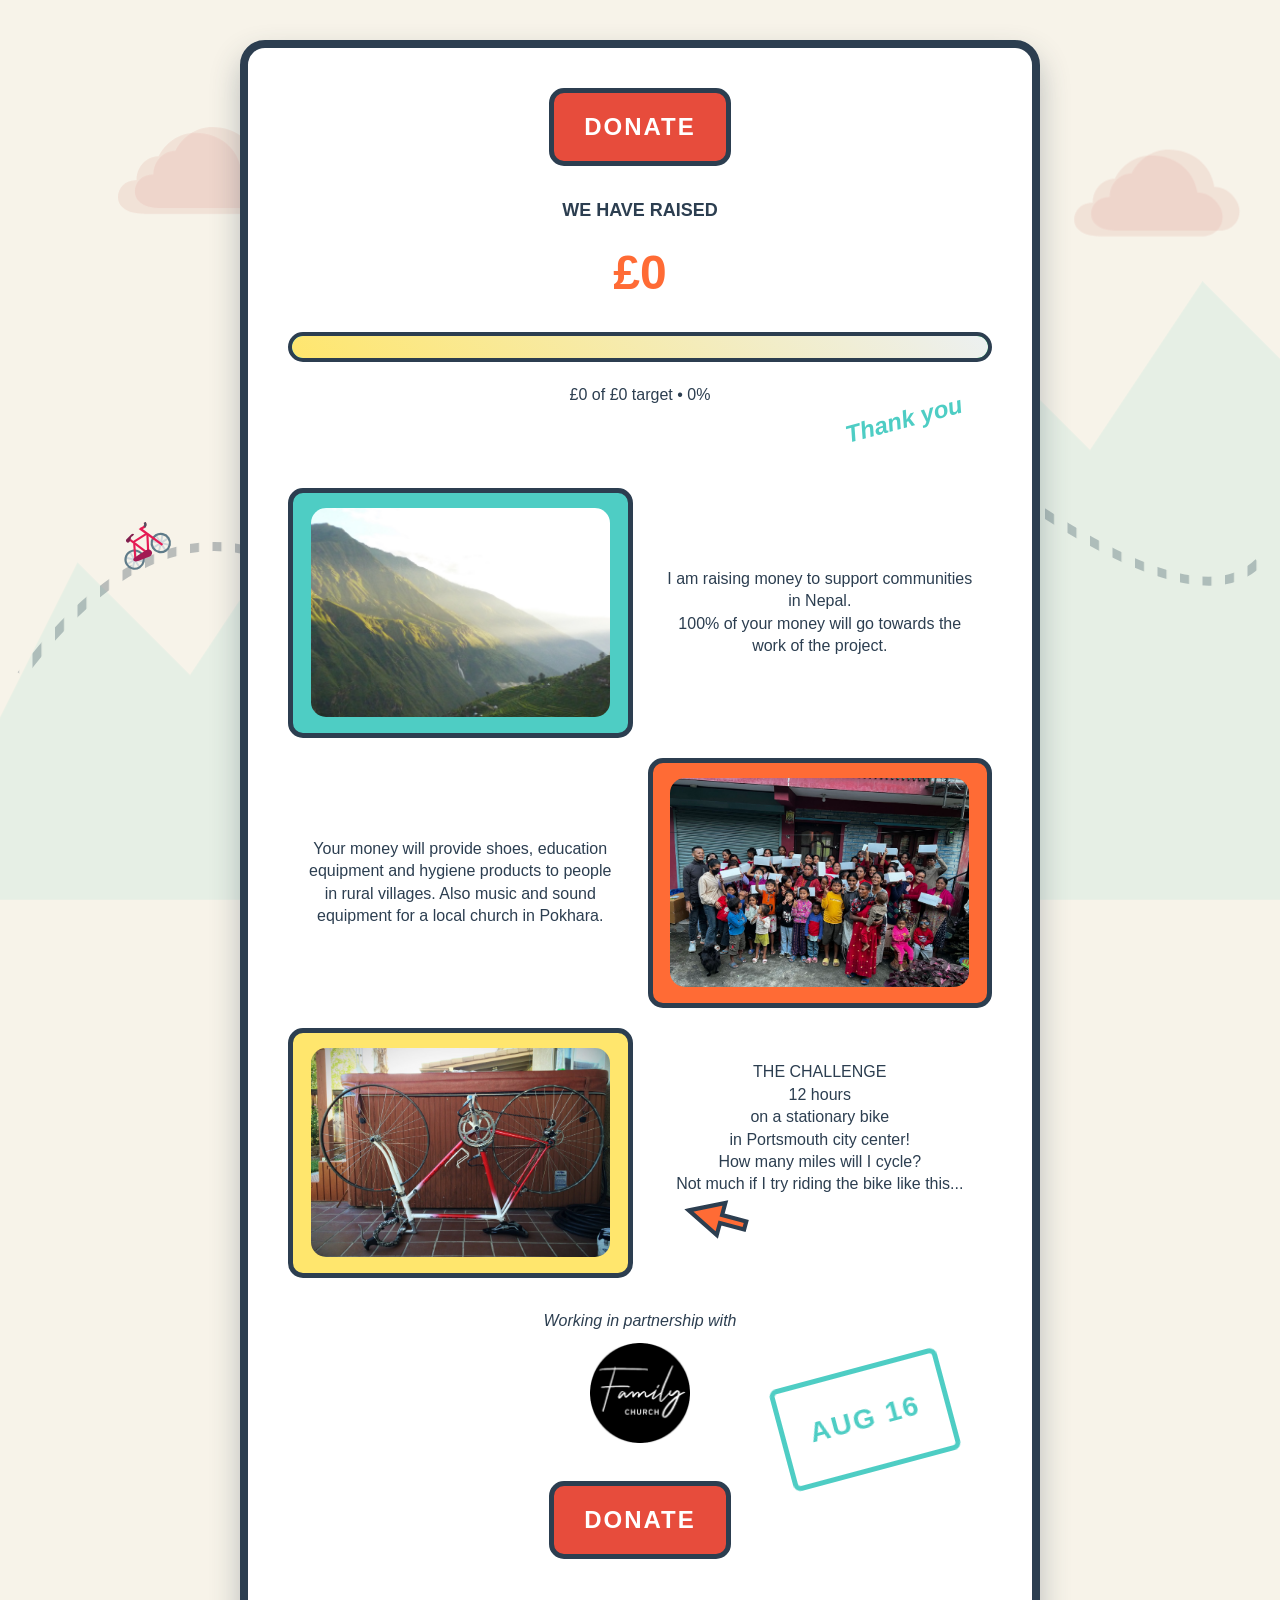
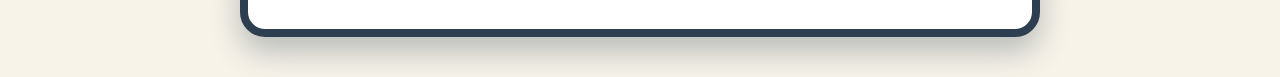
==== commit 401ec069: "update: total" ====
--- a/index.html
+++ b/index.html
@@ -90,7 +90,7 @@
               <div class="progress-bar" id="progressBar"></div>
           </div>
 
-          <div class="stretch hidden">Lets get to £1000</div>
+          <div class="stretch hidden">INCREDIBLE</div>
           
           <div class="target-info">
               <span id="progressText">£0 of £0 target</span> • <span id="percentageText">0%</span>
